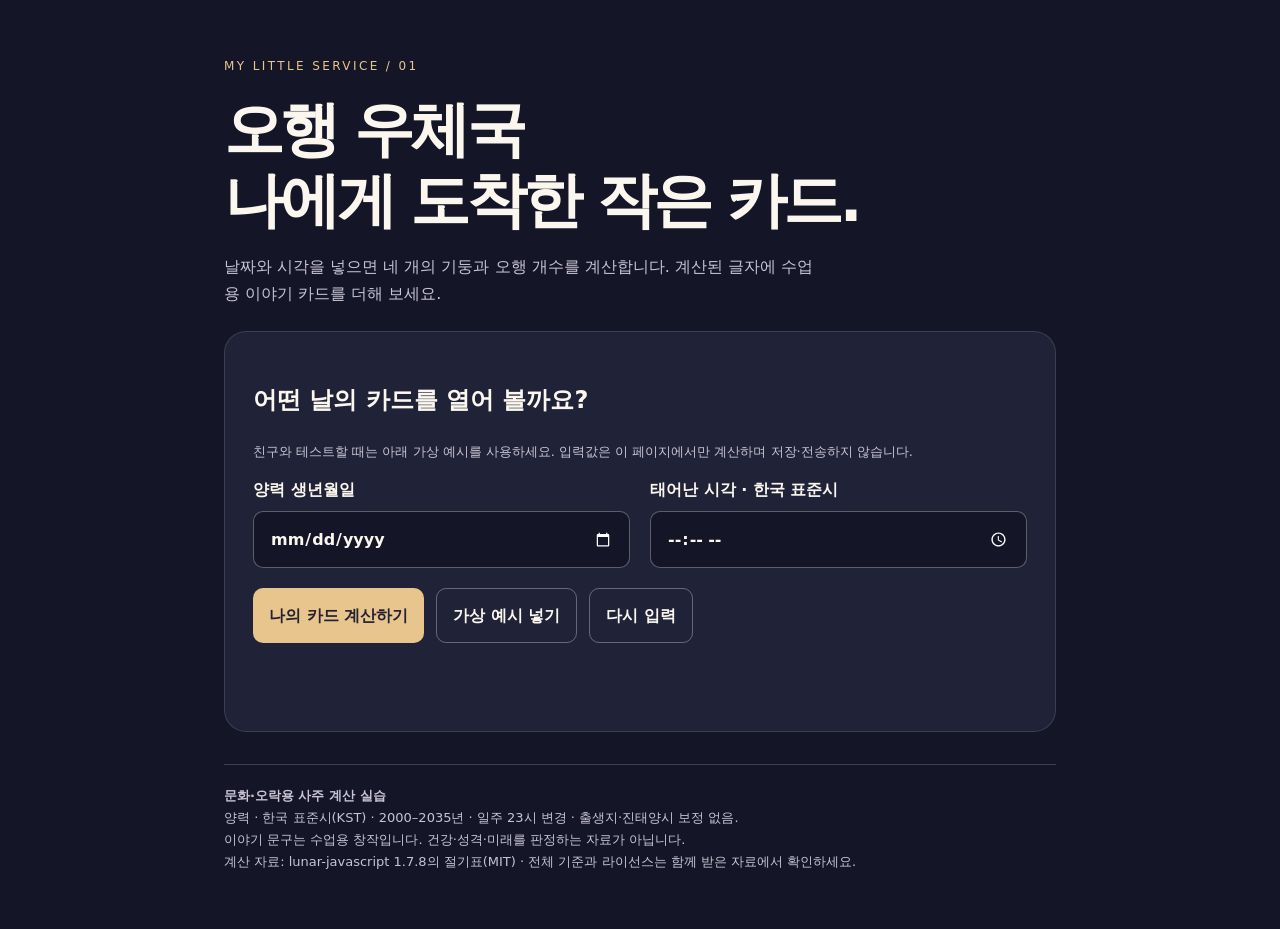
==== docs/downloads/health-service/index.html @ 1eaff773 "Replace health chatbot lesson with offline service workshop" ====
<!doctype html>
<html lang="ko">
<head>
<meta charset="utf-8"><meta name="viewport" content="width=device-width,initial-scale=1">
<meta http-equiv="Content-Security-Policy" content="default-src 'none'; script-src 'self' file: 'unsafe-inline'; style-src 'self' 'unsafe-inline'; img-src 'self' data:; connect-src 'none'; form-action 'none'; base-uri 'none'">
<title>오행 우체국 · 나의 사주 카드</title>
<style>
/* 이 영역과 제목·안내 문구를 AI와 함께 바꾸세요. 계산 코드는 그대로 둡니다. */
:root{color-scheme:dark;--bg:#141526;--card:#202238;--text:#fbf7ee;--muted:#c8c4d3;--accent:#e8c58d}
*{box-sizing:border-box}body{margin:0;background:var(--bg);color:var(--text);font:16px/1.7 system-ui,sans-serif}main{max-width:880px;margin:auto;padding:56px 24px}.tag{font-size:12px;letter-spacing:.2em;color:var(--accent)}h1{font-size:clamp(34px,7vw,60px);line-height:1.17;letter-spacing:-.06em;margin:18px 0}h2{font-size:24px}p{color:var(--muted)}.intro{max-width:590px}.panel{background:var(--card);border:1px solid #ffffff20;border-radius:22px;padding:28px;margin:24px 0}form{display:grid;grid-template-columns:1fr 1fr;gap:20px}label{display:grid;gap:8px;font-weight:700}input,button{font:inherit;border-radius:10px;padding:13px 16px;min-width:0}input{color:var(--text);background:var(--bg);border:1px solid #ffffff50;width:100%}button{cursor:pointer;border:0;background:var(--accent);color:#252033;font-weight:800}button:focus-visible,a:focus-visible{outline:3px solid white;outline-offset:4px}.actions{grid-column:1/-1;display:flex;gap:12px;flex-wrap:wrap}.secondary{background:transparent;color:var(--text);border:1px solid #ffffff50}.pillars{display:grid;grid-template-columns:repeat(4,1fr);gap:10px}.pillar{border:1px solid #ffffff30;text-align:center;border-radius:14px;padding:15px 5px}.pillar small{display:block;color:var(--muted)}.hanja{display:block;font-size:32px;color:var(--accent)}.elements{display:flex;gap:8px;flex-wrap:wrap}.element{flex:1;min-width:85px;background:#ffffff0a;padding:12px;border-radius:10px;text-align:center}.element b{display:block;font-size:22px}.error{color:#ffbbb6;font-weight:700;min-height:1.7em}.fine{font-size:13px}footer{border-top:1px solid #ffffff30;padding-top:20px;margin-top:32px;color:var(--muted);font-size:13px}[hidden]{display:none!important}@media(max-width:520px){main{padding:30px 18px}.panel{padding:20px}form{grid-template-columns:1fr}.hanja{font-size:26px}.pillar small{font-size:12px}}@media print{form,.actions,.tag{display:none}body{background:white;color:black}main{padding:0}.panel{background:white;border:1px solid #999}p,footer,.pillar small{color:#333}.hanja{color:black}.element{border:1px solid #bbb}}
</style>
<script src="saju-core.js" defer></script><script src="saju-ui.js" defer></script>
</head>
<body><main>
<div class="tag">MY LITTLE SERVICE / 01</div>
<h1>오행 우체국<br>나에게 도착한 작은 카드.</h1>
<p class="intro">날짜와 시각을 넣으면 네 개의 기둥과 오행 개수를 계산합니다. 계산된 글자에 수업용 이야기 카드를 더해 보세요.</p>
<section class="panel" aria-labelledby="input-title"><h2 id="input-title">어떤 날의 카드를 열어 볼까요?</h2>
<p class="fine">친구와 테스트할 때는 아래 가상 예시를 사용하세요. 입력값은 이 페이지에서만 계산하며 저장·전송하지 않습니다.</p>
<form id="saju-form"><label>양력 생년월일<input id="birth-date" name="birth-date" type="date" min="2000-01-01" max="2035-12-31" required></label><label>태어난 시각 · 한국 표준시<input id="birth-time" name="birth-time" type="time" required></label><div class="actions"><button type="submit">나의 카드 계산하기</button><button class="secondary" type="button" id="sample-button">가상 예시 넣기</button><button class="secondary" type="reset">다시 입력</button></div></form>
<p id="error" class="error" role="alert"></p></section>
<section id="result" class="panel" aria-labelledby="result-title" hidden><div class="tag">YOUR RESULT</div><h2 id="result-title">나의 사주 카드</h2><p id="result-date"></p><div id="pillars" class="pillars"></div><h3>여덟 글자의 오행 개수</h3><div id="elements" class="elements"></div><p class="fine">천간·지지의 겉글자만 셉니다. 개수가 성격·건강·운세의 점수는 아닙니다.</p><h3 id="story-title"></h3><p id="story-text"></p><button type="button" class="secondary" id="print-button">카드 인쇄 / PDF 저장</button></section>
<footer><b>문화·오락용 사주 계산 실습</b><br>양력 · 한국 표준시(KST) · 2000–2035년 · 일주 23시 변경 · 출생지·진태양시 보정 없음.<br>이야기 문구는 수업용 창작입니다. 건강·성격·미래를 판정하는 자료가 아닙니다.<br>계산 자료: lunar-javascript 1.7.8의 절기표(MIT) · 전체 기준과 라이선스는 함께 받은 자료에서 확인하세요.</footer>
</main></body></html>
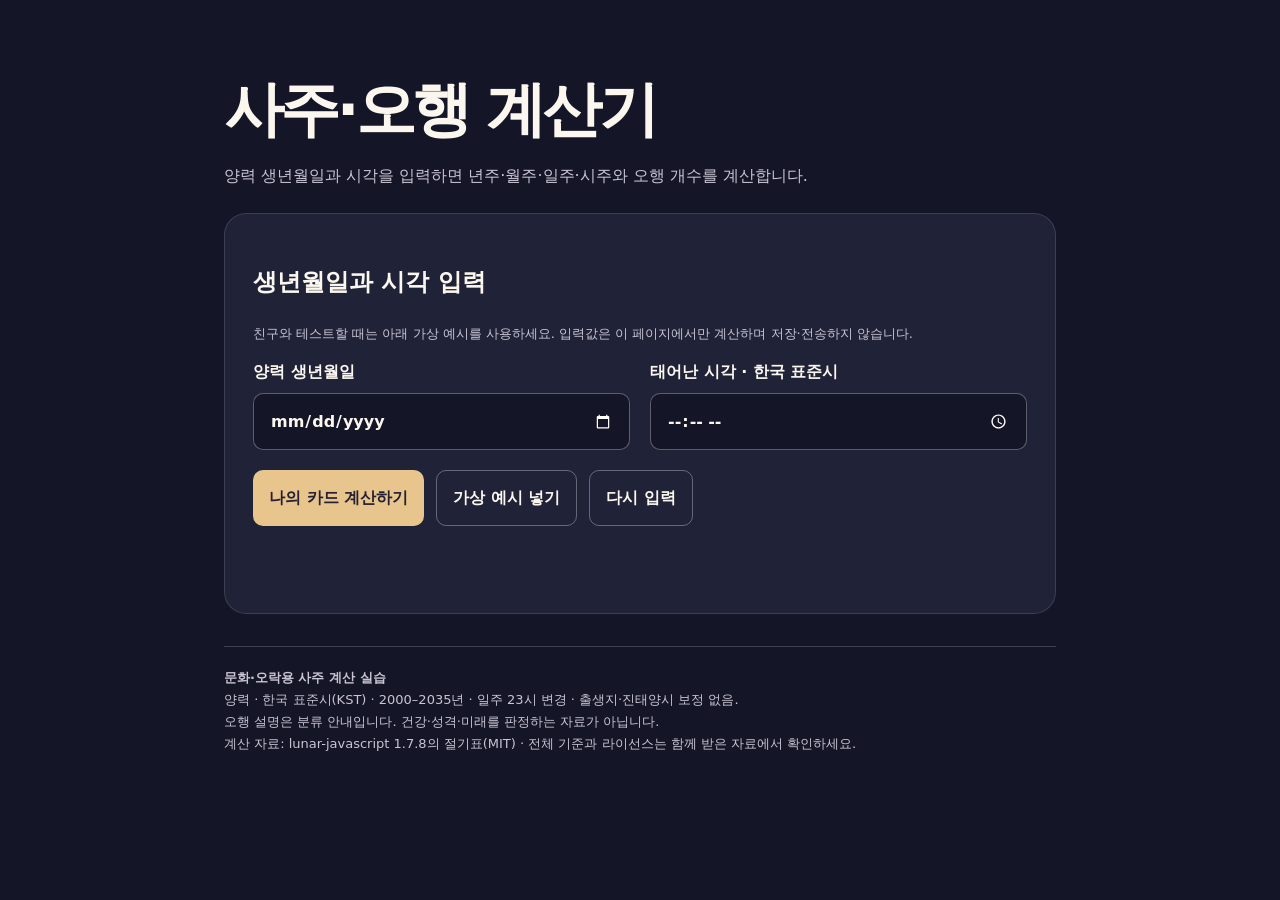
==== commit 56465d0c: "Use plain instructional copy throughout the health course" ====
--- a/docs/downloads/health-service/index.html
+++ b/docs/downloads/health-service/index.html
@@ -3,7 +3,7 @@
 <head>
 <meta charset="utf-8"><meta name="viewport" content="width=device-width,initial-scale=1">
 <meta http-equiv="Content-Security-Policy" content="default-src 'none'; script-src 'self' file: 'unsafe-inline'; style-src 'self' 'unsafe-inline'; img-src 'self' data:; connect-src 'none'; form-action 'none'; base-uri 'none'">
-<title>오행 우체국 · 나의 사주 카드</title>
+<title>사주·오행 계산기</title>
 <style>
 /* 이 영역과 제목·안내 문구를 AI와 함께 바꾸세요. 계산 코드는 그대로 둡니다. */
 :root{color-scheme:dark;--bg:#141526;--card:#202238;--text:#fbf7ee;--muted:#c8c4d3;--accent:#e8c58d}
@@ -12,13 +12,13 @@
 <script src="saju-core.js" defer></script><script src="saju-ui.js" defer></script>
 </head>
 <body><main>
-<div class="tag">MY LITTLE SERVICE / 01</div>
-<h1>오행 우체국<br>나에게 도착한 작은 카드.</h1>
-<p class="intro">날짜와 시각을 넣으면 네 개의 기둥과 오행 개수를 계산합니다. 계산된 글자에 수업용 이야기 카드를 더해 보세요.</p>
-<section class="panel" aria-labelledby="input-title"><h2 id="input-title">어떤 날의 카드를 열어 볼까요?</h2>
+
+<h1>사주·오행 계산기</h1>
+<p class="intro">양력 생년월일과 시각을 입력하면 년주·월주·일주·시주와 오행 개수를 계산합니다.</p>
+<section class="panel" aria-labelledby="input-title"><h2 id="input-title">생년월일과 시각 입력</h2>
 <p class="fine">친구와 테스트할 때는 아래 가상 예시를 사용하세요. 입력값은 이 페이지에서만 계산하며 저장·전송하지 않습니다.</p>
 <form id="saju-form"><label>양력 생년월일<input id="birth-date" name="birth-date" type="date" min="2000-01-01" max="2035-12-31" required></label><label>태어난 시각 · 한국 표준시<input id="birth-time" name="birth-time" type="time" required></label><div class="actions"><button type="submit">나의 카드 계산하기</button><button class="secondary" type="button" id="sample-button">가상 예시 넣기</button><button class="secondary" type="reset">다시 입력</button></div></form>
 <p id="error" class="error" role="alert"></p></section>
-<section id="result" class="panel" aria-labelledby="result-title" hidden><div class="tag">YOUR RESULT</div><h2 id="result-title">나의 사주 카드</h2><p id="result-date"></p><div id="pillars" class="pillars"></div><h3>여덟 글자의 오행 개수</h3><div id="elements" class="elements"></div><p class="fine">천간·지지의 겉글자만 셉니다. 개수가 성격·건강·운세의 점수는 아닙니다.</p><h3 id="story-title"></h3><p id="story-text"></p><button type="button" class="secondary" id="print-button">카드 인쇄 / PDF 저장</button></section>
-<footer><b>문화·오락용 사주 계산 실습</b><br>양력 · 한국 표준시(KST) · 2000–2035년 · 일주 23시 변경 · 출생지·진태양시 보정 없음.<br>이야기 문구는 수업용 창작입니다. 건강·성격·미래를 판정하는 자료가 아닙니다.<br>계산 자료: lunar-javascript 1.7.8의 절기표(MIT) · 전체 기준과 라이선스는 함께 받은 자료에서 확인하세요.</footer>
+<section id="result" class="panel" aria-labelledby="result-title" hidden><h2 id="result-title">계산 결과</h2><p id="result-date"></p><div id="pillars" class="pillars"></div><h3>여덟 글자의 오행 개수</h3><div id="elements" class="elements"></div><p class="fine">천간·지지의 겉글자만 셉니다. 개수가 성격·건강·운세의 점수는 아닙니다.</p><h3 id="story-title"></h3><p id="story-text"></p><button type="button" class="secondary" id="print-button">카드 인쇄 / PDF 저장</button></section>
+<footer><b>문화·오락용 사주 계산 실습</b><br>양력 · 한국 표준시(KST) · 2000–2035년 · 일주 23시 변경 · 출생지·진태양시 보정 없음.<br>오행 설명은 분류 안내입니다. 건강·성격·미래를 판정하는 자료가 아닙니다.<br>계산 자료: lunar-javascript 1.7.8의 절기표(MIT) · 전체 기준과 라이선스는 함께 받은 자료에서 확인하세요.</footer>
 </main></body></html>
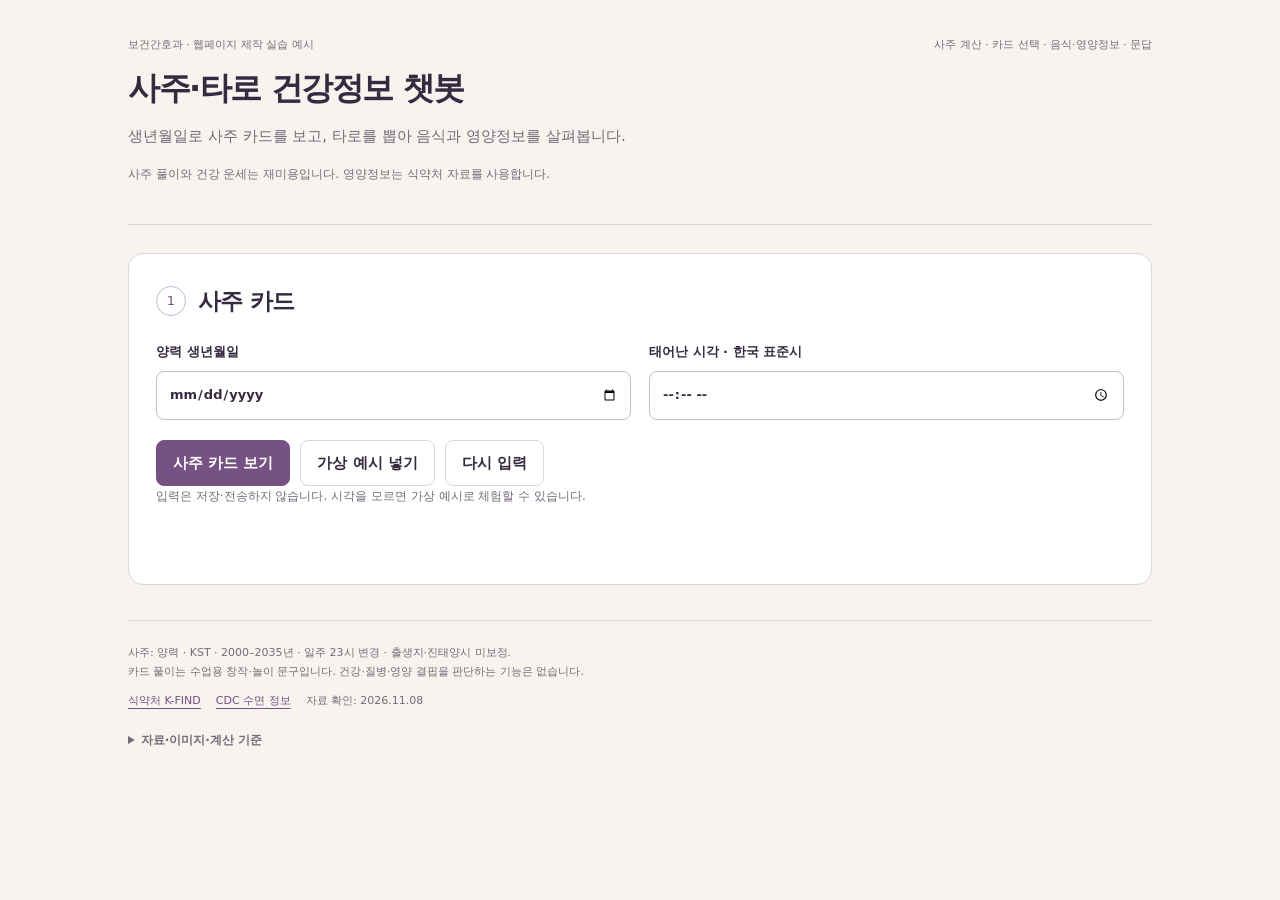
==== commit bac01389: "Add saju tarot nutrition chatbot kit and real Gemini walkthrough" ====
--- a/docs/downloads/health-service/index.html
+++ b/docs/downloads/health-service/index.html
@@ -1,24 +1,20 @@
-<!doctype html>
-<html lang="ko">
-<head>
+<!doctype html><html lang="ko"><head>
 <meta charset="utf-8"><meta name="viewport" content="width=device-width,initial-scale=1">
 <meta http-equiv="Content-Security-Policy" content="default-src 'none'; script-src 'self' file: 'unsafe-inline'; style-src 'self' 'unsafe-inline'; img-src 'self' data:; connect-src 'none'; form-action 'none'; base-uri 'none'">
-<title>사주·오행 계산기</title>
+<title>사주·타로 건강정보 챗봇</title>
 <style>
-/* 이 영역과 제목·안내 문구를 AI와 함께 바꾸세요. 계산 코드는 그대로 둡니다. */
-:root{color-scheme:dark;--bg:#141526;--card:#202238;--text:#fbf7ee;--muted:#c8c4d3;--accent:#e8c58d}
-*{box-sizing:border-box}body{margin:0;background:var(--bg);color:var(--text);font:16px/1.7 system-ui,sans-serif}main{max-width:880px;margin:auto;padding:56px 24px}.tag{font-size:12px;letter-spacing:.2em;color:var(--accent)}h1{font-size:clamp(34px,7vw,60px);line-height:1.17;letter-spacing:-.06em;margin:18px 0}h2{font-size:24px}p{color:var(--muted)}.intro{max-width:590px}.panel{background:var(--card);border:1px solid #ffffff20;border-radius:22px;padding:28px;margin:24px 0}form{display:grid;grid-template-columns:1fr 1fr;gap:20px}label{display:grid;gap:8px;font-weight:700}input,button{font:inherit;border-radius:10px;padding:13px 16px;min-width:0}input{color:var(--text);background:var(--bg);border:1px solid #ffffff50;width:100%}button{cursor:pointer;border:0;background:var(--accent);color:#252033;font-weight:800}button:focus-visible,a:focus-visible{outline:3px solid white;outline-offset:4px}.actions{grid-column:1/-1;display:flex;gap:12px;flex-wrap:wrap}.secondary{background:transparent;color:var(--text);border:1px solid #ffffff50}.pillars{display:grid;grid-template-columns:repeat(4,1fr);gap:10px}.pillar{border:1px solid #ffffff30;text-align:center;border-radius:14px;padding:15px 5px}.pillar small{display:block;color:var(--muted)}.hanja{display:block;font-size:32px;color:var(--accent)}.elements{display:flex;gap:8px;flex-wrap:wrap}.element{flex:1;min-width:85px;background:#ffffff0a;padding:12px;border-radius:10px;text-align:center}.element b{display:block;font-size:22px}.error{color:#ffbbb6;font-weight:700;min-height:1.7em}.fine{font-size:13px}footer{border-top:1px solid #ffffff30;padding-top:20px;margin-top:32px;color:var(--muted);font-size:13px}[hidden]{display:none!important}@media(max-width:520px){main{padding:30px 18px}.panel{padding:20px}form{grid-template-columns:1fr}.hanja{font-size:26px}.pillar small{font-size:12px}}@media print{form,.actions,.tag{display:none}body{background:white;color:black}main{padding:0}.panel{background:white;border:1px solid #999}p,footer,.pillar small{color:#333}.hanja{color:black}.element{border:1px solid #bbb}}
+:root{color-scheme:light;--ink:#352b40;--muted:#756b7a;--paper:#f7f3ee;--line:#ded4df;--accent:#765183;--pale:#eee5f0;--gold:#d9ba7c;font:15px/1.75 "Malgun Gothic",system-ui,sans-serif;color:var(--ink);background:var(--paper)}*{box-sizing:border-box}body{margin:0}button,input,select{font:inherit}button{cursor:pointer}a{color:var(--accent);text-underline-offset:4px}a:focus-visible,button:focus-visible,input:focus-visible,select:focus-visible{outline:3px solid #9970ac;outline-offset:4px}[hidden]{display:none!important}main{max-width:1080px;padding:35px 28px 60px;margin:auto}header{border-bottom:1px solid var(--line);padding-bottom:23px;margin-bottom:28px}.meta{font-size:11px;color:var(--muted);display:flex;gap:18px;justify-content:space-between}h1{font-size:32px;letter-spacing:-.045em;line-height:1.4;margin:12px 0}h2{font-size:23px;letter-spacing:-.035em;margin:0 0 13px}h3{font-size:18px;margin:0 0 12px}p{color:var(--muted);margin:0 0 15px}.small{font-size:12px;line-height:1.8}.pill{font-size:11px;background:var(--pale);padding:5px 10px;border-radius:20px;display:inline-block;color:var(--accent);font-weight:700;margin-bottom:12px}.panel{background:white;border:1px solid var(--line);border-radius:15px;padding:27px;margin:23px 0}.stage-heading{display:flex;gap:12px;align-items:center;margin-bottom:20px}.step{display:grid;place-items:center;border:1px solid #c9b6d2;color:var(--accent);width:30px;height:30px;border-radius:50%;font-size:13px;flex:none}.stage-heading h2{margin:0}.form-grid{display:grid;grid-template-columns:1fr 1fr;gap:18px}label.field{display:grid;gap:7px;font-size:13px;font-weight:700}input,select{width:100%;padding:11px 12px;border:1px solid #c7bdcb;border-radius:8px;min-width:0;color:var(--ink);background:white}button{border:1px solid var(--accent);border-radius:8px;padding:10px 16px;background:var(--accent);color:white;font-weight:700;line-height:1.6}button.secondary{background:transparent;color:var(--ink);border-color:var(--line)}button:disabled{opacity:.5;cursor:default}.actions{display:flex;flex-wrap:wrap;gap:10px;margin-top:20px}.error{color:#a3313b;font-size:13px;min-height:1.5em;margin-top:10px}.saju-result{display:grid;grid-template-columns:180px minmax(0,1fr);gap:27px}.element-card{border-radius:12px;background:#39223f;color:#f8eee1;padding:10px;text-align:center;align-self:start}.element-card img{width:100%;height:auto;display:block;border-radius:7px}.element-card b{display:block;font-size:17px;margin:9px 0 3px}.element-card p{color:#e0d2dc;font-size:11px;margin:0 3px 7px}.pillars{display:grid;grid-template-columns:repeat(4,minmax(0,1fr));gap:9px}.pillar{text-align:center;border:1px solid var(--line);border-radius:9px;padding:11px 3px;background:#faf8fb}.pillar small{display:block;color:var(--muted);font-size:11px}.hanja{display:block;color:#654178;font-size:29px;font-family:serif}.pillar span{font-size:12px}.summary{font-size:13px;margin:15px 0;color:var(--ink)}.elements{display:grid;grid-template-columns:repeat(5,minmax(0,1fr));gap:7px}.element{text-align:center;padding:9px 4px;background:var(--pale);border-radius:7px;font-size:12px}.element b{display:block;font-size:17px}.reading{border-top:1px solid var(--line);padding-top:18px;margin-top:20px}.reading p{font-size:14px}.tarot-deck{display:grid;grid-template-columns:repeat(3,150px);gap:18px;justify-content:center;margin:28px 0}.tarot-choice{position:relative;aspect-ratio:2/3;overflow:hidden;background:#3c2548;border:1px solid #bea272;border-radius:12px;padding:14px;box-shadow:0 5px 0 #ebe2ee;color:#f2dfb7}.tarot-choice:before{content:"";position:absolute;inset:12px;border:1px solid #d8bd7b;border-radius:7px}.tarot-choice:after{content:"✦";position:absolute;inset:20%;display:grid;place-items:center;border:1px solid #ac8c62;transform:rotate(45deg);font-size:40px;border-radius:50%}.tarot-choice span{position:absolute;bottom:23px;left:0;right:0;font-size:12px;z-index:1}.tarot-choice:hover{transform:translateY(-4px)}.tarot-result{display:grid;grid-template-columns:150px minmax(0,1fr);gap:25px;align-items:center;border-top:1px solid var(--line);padding-top:25px}.tarot-result img{width:100%;border-radius:10px}.fortune{font-size:18px;color:var(--ink)}.food-controls{display:grid;grid-template-columns:180px 1fr;gap:24px;align-items:start;margin-bottom:24px}fieldset{margin:0;padding:0;border:0;min-width:0}legend{font-size:13px;font-weight:700;margin-bottom:7px}.exclusions{display:flex;gap:8px 13px;flex-wrap:wrap}.exclusions label{font-size:12px;display:flex;align-items:center;gap:5px;cursor:pointer}.exclusions input{width:15px;height:15px;accent-color:var(--accent);padding:0}.food-layout{display:grid;grid-template-columns:1fr 1fr;gap:25px}.food-list{display:grid;gap:12px;align-self:start}.food-button{display:flex;align-items:center;gap:14px;text-align:left;background:#faf8fb;color:var(--ink);border:1px solid var(--line);padding:12px;width:100%}.food-button[aria-pressed="true"]{border-color:var(--accent);box-shadow:inset 0 0 0 1px var(--accent);background:var(--pale)}.food-button img{width:82px;height:82px;object-fit:cover;border-radius:8px}.food-button b{font-size:16px;display:block}.food-button small{display:block;font-size:11px;font-weight:400;color:var(--muted)}.food-detail{border:1px solid var(--line);border-radius:11px;padding:20px;min-width:0}.food-detail h3{margin-bottom:8px}.nutrition-table{border-collapse:collapse;width:100%;font-size:13px}.nutrition-table caption{text-align:left;color:var(--muted);font-size:11px;margin-bottom:10px}.nutrition-table th,.nutrition-table td{padding:7px 0;border-bottom:1px solid #ece6ef;text-align:left;font-weight:400}.nutrition-table td{text-align:right;font-weight:700}.food-source{font-size:11px;margin:14px 0 0;overflow-wrap:anywhere}.food-note{font-size:11px;color:var(--muted);margin-top:15px}.chat-layout{display:grid;grid-template-columns:190px minmax(0,1fr);gap:22px}.quick-questions{display:grid;gap:8px;align-content:start}.quick-questions button{background:var(--paper);color:var(--ink);border-color:var(--line);font-size:12px;text-align:left;padding:10px 12px}.chat-box{border:1px solid var(--line);border-radius:12px;overflow:hidden;background:#faf8fb}.chat-messages{height:350px;overflow:auto;padding:20px;display:flex;flex-direction:column;gap:14px}.message{border:1px solid var(--line);border-radius:11px;background:white;max-width:92%;padding:12px 15px;align-self:flex-start;font-size:13px;white-space:pre-wrap;overflow-wrap:anywhere}.message.user{align-self:flex-end;background:var(--pale);border-color:#dccce4}.message small{display:block;color:var(--accent);font-size:10px;font-weight:700;margin-bottom:6px}.message a{display:block;font-size:11px;margin-top:7px}.chat-form{border-top:1px solid var(--line);padding:12px;display:flex;gap:9px;background:white}.chat-form input{flex:1;font-size:13px}.chat-form button{font-size:12px;flex:none}.notice{font-size:12px;padding:15px 18px;background:var(--pale);border-radius:9px;color:#68576f;margin:20px 0}.footer{font-size:11px;border-top:1px solid var(--line);padding-top:22px;color:var(--muted);margin-top:35px}.sources{display:flex;gap:15px;flex-wrap:wrap;margin-top:10px}details{margin-top:20px;font-size:12px}summary{cursor:pointer;font-weight:700}details p{margin:12px 0}.empty{font-size:13px;padding:18px;border:1px dashed var(--line);border-radius:8px}.sr-only{position:absolute;width:1px;height:1px;padding:0;margin:-1px;overflow:hidden;clip:rect(0,0,0,0);white-space:nowrap;border:0}
+@media(max-width:720px){main{padding:23px 18px 45px}h1{font-size:27px}.panel{padding:22px}.saju-result{grid-template-columns:125px minmax(0,1fr);gap:17px}.hanja{font-size:24px}.pillars{gap:5px}.pillar span{font-size:11px}.element-card b{font-size:14px}.food-layout{grid-template-columns:1fr}.food-controls{grid-template-columns:1fr;gap:18px}.chat-layout{grid-template-columns:1fr}.quick-questions{display:flex;flex-wrap:wrap}.quick-questions button{font-size:11px}.tarot-deck{grid-template-columns:repeat(3,minmax(0,130px));gap:13px}.message{max-width:96%}.meta{font-size:10px}.chat-messages{height:310px}}
+@media(max-width:440px){.form-grid{grid-template-columns:1fr;gap:14px}.panel{padding:20px 16px}h2{font-size:21px}.saju-result{grid-template-columns:1fr}.element-card{max-width:170px;justify-self:center}.tarot-deck{gap:8px}.tarot-choice{border-radius:8px}.tarot-choice:before{inset:8px}.tarot-choice:after{font-size:28px}.tarot-choice span{bottom:15px;font-size:10px}.tarot-result{grid-template-columns:105px minmax(0,1fr);gap:17px}.fortune{font-size:15px}.chat-form{padding:9px;gap:7px}.chat-form button{padding:9px 11px}.food-button img{width:70px;height:70px}.food-button{gap:10px}.food-detail{padding:17px}.elements{gap:4px}.element{font-size:11px}.element b{font-size:15px}.meta{display:block}.meta span{display:block}}
+@media(prefers-reduced-motion:reduce){.tarot-choice:hover{transform:none}}@media print{body{background:white}main{padding:0}header,.actions,#saju-form,.tarot-deck,.food-controls,.chat-form,.quick-questions,.footer{display:none}.panel{break-inside:avoid}.chat-messages{height:auto;overflow:visible}.element-card{max-width:140px}.panel{margin:10px 0;padding:15px}.message{max-width:100%}}
 </style>
-<script src="saju-core.js" defer></script><script src="saju-ui.js" defer></script>
-</head>
-<body><main>
-
-<h1>사주·오행 계산기</h1>
-<p class="intro">양력 생년월일과 시각을 입력하면 년주·월주·일주·시주와 오행 개수를 계산합니다.</p>
-<section class="panel" aria-labelledby="input-title"><h2 id="input-title">생년월일과 시각 입력</h2>
-<p class="fine">친구와 테스트할 때는 아래 가상 예시를 사용하세요. 입력값은 이 페이지에서만 계산하며 저장·전송하지 않습니다.</p>
-<form id="saju-form"><label>양력 생년월일<input id="birth-date" name="birth-date" type="date" min="2000-01-01" max="2035-12-31" required></label><label>태어난 시각 · 한국 표준시<input id="birth-time" name="birth-time" type="time" required></label><div class="actions"><button type="submit">나의 카드 계산하기</button><button class="secondary" type="button" id="sample-button">가상 예시 넣기</button><button class="secondary" type="reset">다시 입력</button></div></form>
-<p id="error" class="error" role="alert"></p></section>
-<section id="result" class="panel" aria-labelledby="result-title" hidden><h2 id="result-title">계산 결과</h2><p id="result-date"></p><div id="pillars" class="pillars"></div><h3>여덟 글자의 오행 개수</h3><div id="elements" class="elements"></div><p class="fine">천간·지지의 겉글자만 셉니다. 개수가 성격·건강·운세의 점수는 아닙니다.</p><h3 id="story-title"></h3><p id="story-text"></p><button type="button" class="secondary" id="print-button">카드 인쇄 / PDF 저장</button></section>
-<footer><b>문화·오락용 사주 계산 실습</b><br>양력 · 한국 표준시(KST) · 2000–2035년 · 일주 23시 변경 · 출생지·진태양시 보정 없음.<br>오행 설명은 분류 안내입니다. 건강·성격·미래를 판정하는 자료가 아닙니다.<br>계산 자료: lunar-javascript 1.7.8의 절기표(MIT) · 전체 기준과 라이선스는 함께 받은 자료에서 확인하세요.</footer>
+<script src="saju-core.js" defer></script><script src="health-card-data.js" defer></script><script src="health-card-core.js" defer></script><script src="saju-ui.js" defer></script>
+</head><body><main>
+<header><div class="meta"><span>보건간호과 · 웹페이지 제작 실습 예시</span><span>사주 계산 · 카드 선택 · 음식·영양정보 · 문답</span></div><h1>사주·타로 건강정보 챗봇</h1><p>생년월일로 사주 카드를 보고, 타로를 뽑아 음식과 영양정보를 살펴봅니다.</p><p class="small">사주 풀이와 건강 운세는 재미용입니다. 영양정보는 식약처 자료를 사용합니다.</p></header>
+<section class="panel"><div class="stage-heading"><span class="step">1</span><h2>사주 카드</h2></div><form id="saju-form"><div class="form-grid"><label class="field">양력 생년월일<input id="birth-date" type="date" min="2000-01-01" max="2035-12-31" required></label><label class="field">태어난 시각 · 한국 표준시<input id="birth-time" type="time" required></label></div><div class="actions"><button type="submit">사주 카드 보기</button><button class="secondary" type="button" id="sample-button">가상 예시 넣기</button><button class="secondary" type="reset">다시 입력</button></div></form><p class="small">입력은 저장·전송하지 않습니다. 시각을 모르면 가상 예시로 체험할 수 있습니다.</p><p id="error" class="error" role="alert"></p>
+<div id="result" hidden><div class="saju-result"><div id="element-card" class="element-card"></div><div><h3 id="result-title">사주 계산 결과</h3><p id="result-date" class="small"></p><div id="pillars" class="pillars"></div><p id="saju-summary" class="summary"></p><div id="elements" class="elements"></div><p class="small">오행 개수는 여덟 겉글자의 분류입니다.</p></div></div><div class="reading"><span class="pill">재미로 보는 사주 풀이</span><h3 id="story-title"></h3><p id="story-text"></p></div><button class="secondary" type="button" id="print-button">결과 인쇄 / PDF 저장</button></div></section>
+<section id="tarot-stage" class="panel" hidden><div class="stage-heading"><span class="step">2</span><h2>재미로 보는 건강 타로</h2></div><p>아래 카드 중 한 장을 골라 보세요. 카드 순서는 무작위로 섞입니다.</p><div id="tarot-deck" class="tarot-deck"></div><div id="tarot-result" class="tarot-result" hidden></div><div class="actions"><button id="redraw-button" type="button" class="secondary">카드 다시 섞기</button></div></section>
+<section id="food-stage" class="panel" hidden><div class="stage-heading"><span class="step">3</span><h2>음식 후보와 영양정보</h2></div><p class="small">추천 후보는 선택한 종류와 제외 설정에서 고릅니다. 표시값은 100g 기준이며, 먹어야 하는 양을 뜻하지 않습니다.</p><div class="food-controls"><label class="field">음식 종류<select id="food-group"><option>전체</option><option>과일</option><option>식사</option><option>음료</option></select></label><fieldset><legend>후보에서 뺄 음식</legend><div id="food-exclusions" class="exclusions"></div></fieldset></div><div class="food-layout"><div><div id="food-list" class="food-list"></div><div class="actions"><button id="next-food" type="button" class="secondary">다른 음식 보기</button></div></div><div id="food-detail" class="food-detail"></div></div><p class="food-note">실제 섭취 전에는 제품의 원재료·알레르기 표시를 확인하세요. 음식 사진은 AI 생성 예시이며 실제 제공량과 다를 수 있습니다.</p></section>
+<section id="chat-stage" class="panel" hidden><div class="stage-heading"><span class="step">4</span><h2>건강정보 문답</h2></div><p class="small">제공된 자료에서 답을 찾는 로컬 문답입니다. 자유롭게 새 답변을 생성하는 AI는 연결되어 있지 않습니다.</p><div class="chat-layout"><div id="quick-questions" class="quick-questions"></div><div class="chat-box"><div id="chat-messages" class="chat-messages" role="log" aria-live="polite" aria-label="건강정보 대화"></div><form id="chat-form" class="chat-form"><label class="sr-only" for="chat-input">질문</label><input id="chat-input" maxlength="500" placeholder="예: 두부 단백질은?" autocomplete="off"><button type="submit">보내기</button></form></div></div></section>
+<footer class="footer">사주: 양력 · KST · 2000–2035년 · 일주 23시 변경 · 출생지·진태양시 미보정.<br>카드 풀이는 수업용 창작·놀이 문구입니다. 건강·질병·영양 결핍을 판단하는 기능은 없습니다.<div class="sources"><a href="https://various.foodsafetykorea.go.kr/nutrient/index.do" target="_blank" rel="noopener">식약처 K-FIND</a><a href="https://www.cdc.gov/sleep/about/index.html" target="_blank" rel="noopener">CDC 수면 정보</a><span>자료 확인: 2026.11.08</span></div><details><summary>자료·이미지·계산 기준</summary><p>음식 정보는 식품 코드와 조리 상태가 정해진 100g 기준 자료입니다. 제품·품종·조리에 따라 값이 달라질 수 있습니다. 카드와 음식 이미지는 AI로 미리 제작했습니다. 절기표는 lunar-javascript 1.7.8(MIT)에서 생성했습니다. 전체 규칙·자료·라이선스는 함께 받은 키트에 있습니다.</p></details></footer>
 </main></body></html>
